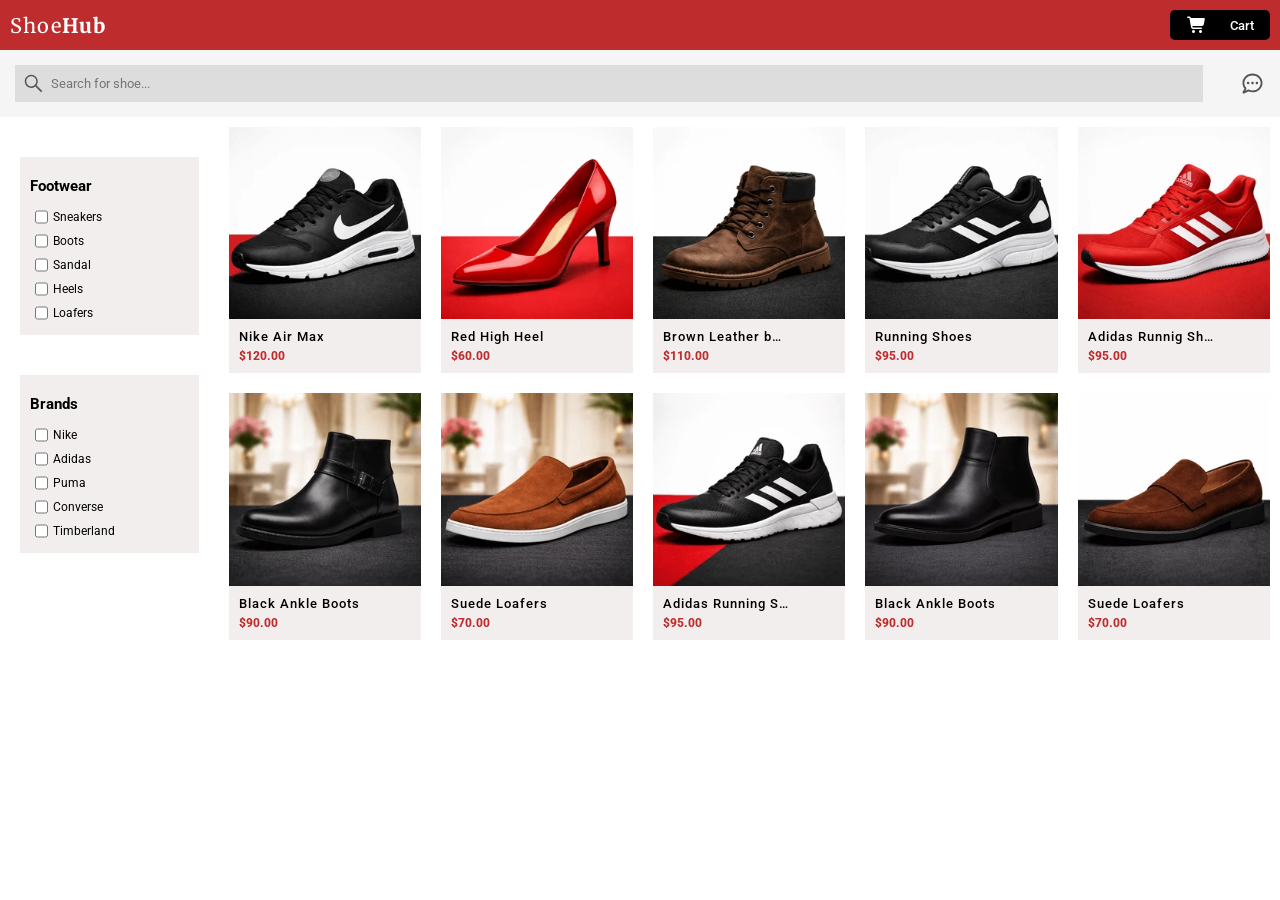
==== shop.html @ dd2cc3ad "Fix style connecting to shop.html" ====
<!DOCTYPE html>
<html lang="en">

<head>
    <meta charset="UTF-8">
    <meta name="viewport" content="width=device-width, initial-scale=1.0">
    <link rel="stylesheet" href="./assets/css/style.css">
    <link rel="stylesheet" href="./assets/css/media.css">
    <title>Shop</title>
    <link rel="preconnect" href="https://fonts.googleapis.com">
    <link rel="preconnect" href="https://fonts.gstatic.com" crossorigin>
    <link
        href="https://fonts.googleapis.com/css2?family=Merriweather:ital,opsz,wght@0,18..144,300..900;1,18..144,300..900&family=Montserrat:ital,wght@0,100..900;1,100..900&family=Roboto:ital,wght@0,100..900;1,100..900&display=swap"
        rel="stylesheet">
</head>

<body>
    <header>
        <h1 class="logo">Shoe<span>Hub</span></h1>
        <div class="header__icon">
            <button class="header__btn btn"><img src="/assets/icon/cart-shopping-solid-full.svg" alt="cart">
                Cart</button>
        </div>
    </header>

    <main>
        <nav>
            <div class="search__container">
                <img src="/assets/icon/sistrix-brands-solid-full.svg" alt="search">
                <input type="search" placeholder="Search for shoe...">
            </div>
            <img src="/assets/icon/comment-dots-regular-full.svg" alt="chat">
        </nav>
        <div class="container">
            <div class="list">
                <div class="footwear">
                    <h2 class="list__title">Footwear</h2>
                    <div class="footwear__item gen">
                        <input type="checkbox" name="shoe" id="sneaker">
                        <label for="sneaker">Sneakers</label>
                    </div>

                    <div class="footwear__item gen">
                        <input type="checkbox" name="shoe" id="boots">
                        <label for="boots">Boots</label>
                    </div>

                    <div class="footwear__item gen">
                        <input type="checkbox" name="shoe" id="sandal">
                        <label for="sandal">Sandal</label>
                    </div>

                    <div class="footwear__item gen">
                        <input type="checkbox" name="shoe" id="heels">
                        <label for="heels">Heels</label>
                    </div>

                    <div class="footwear__item gen">
                        <input type="checkbox" name="shoe" id="loafers">
                        <label for="loafers">Loafers</label>
                    </div>
                </div>

                <div class="brand">
                    <h2 class="list__title">Brands</h2>

                    <div class="brand__item gen">
                        <input type="checkbox" name="brand" id="nike">
                        <label for="nike">Nike</label>
                    </div>

                    <div class="brand__item gen">
                        <input type="checkbox" name="brand" id="adidas">
                        <label for="adidas">Adidas</label>
                    </div>

                    <div class="brand__item gen">
                        <input type="checkbox" name="brand" id="puma">
                        <label for="puma">Puma</label>
                    </div>

                    <div class="brand__item gen">
                        <input type="checkbox" name="brand" id="converse">
                        <label for="converse">Converse</label>
                    </div>

                    <div class="brand__item gen">
                        <input type="checkbox" name="brand" id="timberland">
                        <label for="timberland">Timberland</label>
                    </div>
                </div>
            </div>
            <div class="item__container">
                <div class="card">
                    <img src="/assets/image/shop_item-1-mobile.webp" alt="Nike Air Max">
                    <div class="content">
                        <h3 class="name">Nike Air Max</h3>
                        <p class="price">$120.00</p>
                    </div>
                </div>

                <div class="card">
                    <img src="/assets/image/shop_item-2-mobile.webp" alt="Red high heel">
                    <div class="content">
                        <h3 class="name">Red High Heel</h3>
                        <p class="price">$60.00</p>
                    </div>
                </div>

                <div class="card">
                    <img src="/assets/image/shop_item-3-mobile.webp" alt="Brown Leather Boots">
                    <div class="content">
                        <h3 class="name">Brown Leather boots</h3>
                        <p class="price">$110.00</p>
                    </div>
                </div>

                <div class="card">
                    <img src="/assets/image/shop_item-4-mobile.webp" alt="Running Shoe">
                    <div class="content">
                        <h3 class="name">Running Shoes</h3>
                        <p class="price">$95.00</p>
                    </div>
                </div>

                <div class="card">
                    <img src="/assets/image/shop_item-5-mobile.webp" alt="Adidas Runnig Shoes">
                    <div class="content">
                        <h3 class="name">Adidas Runnig Shoes</h3>
                        <p class="price">$95.00</p>
                    </div>
                </div>

                <div class="card">
                    <img src="/assets/image/shop_item-6-mobile.webp" alt="Black Ankle Boots">
                    <div class="content">
                        <h3 class="name">Black Ankle Boots</h3>
                        <p class="price">$90.00</p>
                    </div>
                </div>

                <div class="card">
                    <img src="/assets/image/shop_item-7-mobile.webp" alt="Suede Loafers">
                    <div class="content">
                        <h3 class="name">Suede Loafers</h3>
                        <p class="price">$70.00</p>
                    </div>
                </div>

                <div class="card">
                    <img src="/assets/image/shop_item-8-mobile.webp" alt="Adidas Running Shoe">
                    <div class="content">
                        <h3 class="name">Adidas Running Shoe</h3>
                        <p class="price">$95.00</p>
                    </div>
                </div>

                <div class="card">
                    <img src="/assets/image/shop_item-9-mobile.webp" alt="Black Ankle Boots">
                    <div class="content">
                        <h3 class="name">Black Ankle Boots</h3>
                        <p class="price">$90.00</p>
                    </div>
                </div>

                <div class="card">
                    <img src="/assets/image/shop_item-10-mobile.webp" alt="Suede Loafers">
                    <div class="content">
                        <h3 class="name">Suede Loafers</h3>
                        <p class="price">$70.00</p>
                    </div>
                </div>
            </div>
        </div>

    </main>
</body>

</html>
---- assets/css/style.css ----
* {
    margin: 0;
    padding: 0;
    box-sizing: border-box;
}

html {
    font-size: 62.5%;
    /* 16 * 0.625 = 10px */
}

body {
    font-family: "Roboto", sans-serif;
}

header {
    padding: 1rem;
    display: flex;
    justify-content: space-between;
    align-items: center;
    background-color: #be2c2d;
    color: #ffffff;
}

.logo {
    font-family: "Merriweather", sans-serif;
    font-weight: 400;
    letter-spacing: 1px;
}

.logo span {
    font-weight: 800;
}

.header__icon {
    width: 25%;
    max-width: 100px;
}

.header__btn img {
    width: 20px;
    object-fit: contain;
}

.header__btn {
    width: 100%;
    padding: 0.5rem;
    display: flex;
    justify-content: space-around;
    align-items: center;
    border: none;
    outline: none;
    font-family: "Roboto", sans-serif;
    font-weight: 500;
    border-radius: 5px;
    background-color: #000000;
    color: #ffffff;
}

nav {
    position: sticky;
    top: 0;
    padding: 1rem;
    display: flex;
    justify-content: space-between;
    background-color: #f5f5f5;

}

.search__container {
    border: 1px solid #ddd;
    padding: 0 0.5rem;
    display: flex;
    border-radius: 20px;
    background-color: #ddd;
}

input[type="search"] {
    border: none;
    outline: none;
    padding: 0.5rem;
    font-family: "Roboto", sans-serif;
    border-radius: 12px;
    background-color: #ddd;
}

.search__container img {
    width: 25px;
}

nav img {
    width: 25px;
}

.item__container {
    padding: 1rem;
    width: 100%;
    display: grid;
    grid-template-columns: 1fr 1fr;
    gap: 10px;
}

.card {
    display: flex;
    flex-direction: column;
    background-color: #f2eeee;
}

.card img {
    width: 100%;
    object-fit: cover;
}

.content {
    width: 100%;
    padding: 1rem;
    display: flex;
    flex-direction: column;
    gap: 5px;
}

.name {
    font-size: 1.3rem;
    font-weight: 500;
    letter-spacing: 1px;
    white-space: nowrap;
    overflow: hidden;
    text-overflow: ellipsis;
    width: 125px;
}

.price {
    font-size: 1.2rem;
    font-weight: 800;
    color: #be2c2d;
}

.list {
    display: none;
}
---- assets/css/media.css ----
@media (min-width:600px) {
    nav {
        padding: 1.5rem;
    }

    .search__container {
        min-width: 250px;
    }

    input[type="search"] {
        width: 100%;
    }

    .item__container {
        grid-template-columns: repeat(3, 1fr)
    }

}

@media (min-width:768px) {
    .search__container {
        width: 95%;
        border-radius: unset;
        padding: 0.5rem;
    }

    input[type="search"] {
        border-radius: unset;
    }

    .item__container {
        grid-template-columns: repeat(4, 1fr)
    }

}

@media (min-width:1000px) {

    .container {
        display: flex;
    }

    .list {
        position: sticky;
        top: 60px;
        align-self: flex-start;
        width: 40%;
        padding: 2rem;
        display: flex;
        flex-direction: column;
    }

    .footwear,
    .brand {
        margin: 2rem 0;
        padding: 1rem;
        background-color: #f2eeee;
    }

    .list__title {
        margin: 1rem 0;
    }

    .gen {
        padding: 0.5rem;
        display: flex;
        align-content: center;
        gap: 5px;
    }

    .gen label {
        font-size: 1.2rem;
    }

    .item__container {
        gap: 20px;
    }

    .card {
        cursor: pointer;
    }

    .card:hover {
        transform: scale(1.05);
    }

    .card:active {
        transform: scale(1);
    }
}

@media (min-width:1200px) {
    .list {
        width: 20%;
    }

    .item__container {
        grid-template-columns: repeat(5, 1fr)
    }
}

@media (min-width:1400px) {

    .item__container {
        grid-template-columns: repeat(6, 1fr)
    }
}
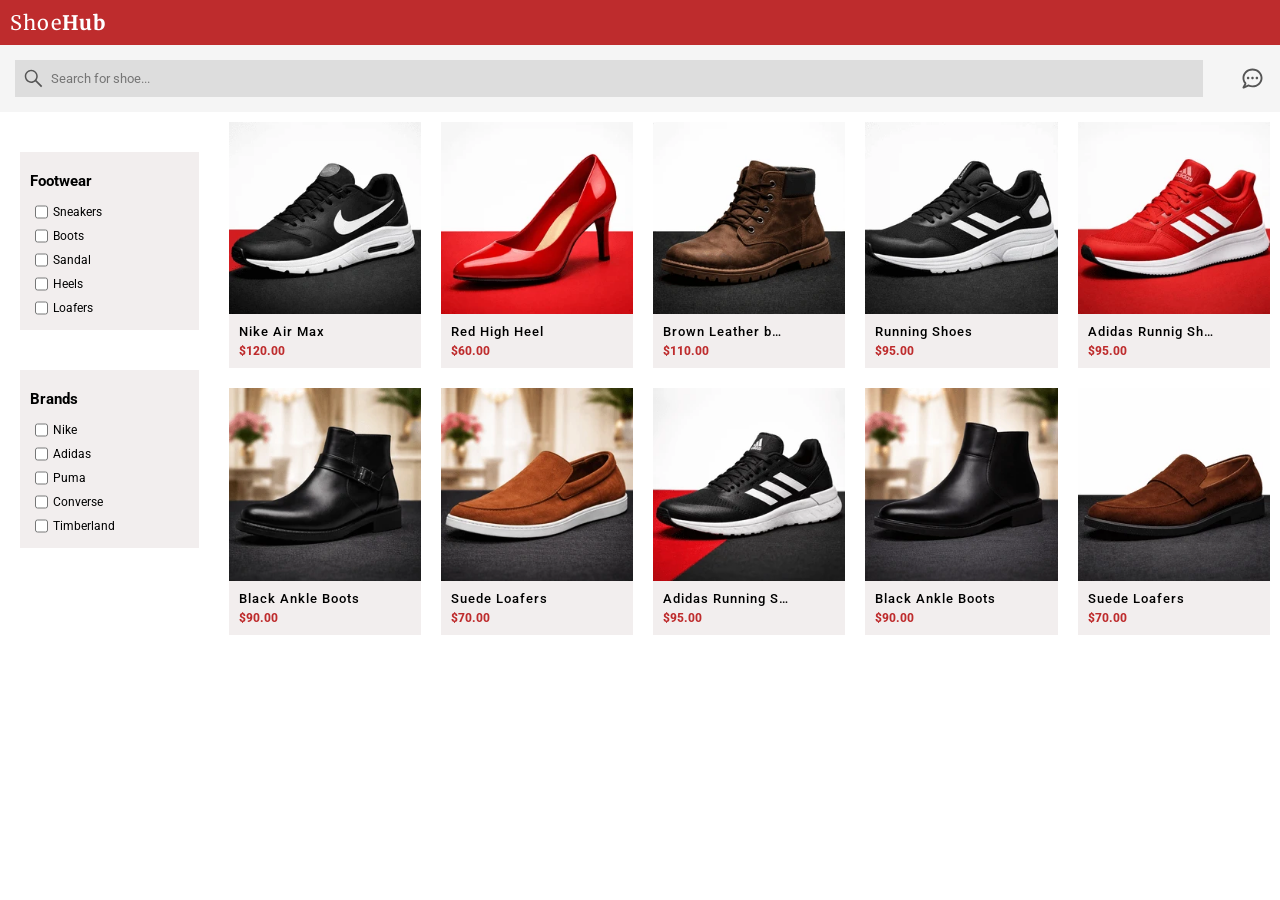
==== commit 686fa622: "Change the header" ====
--- a/shop.html
+++ b/shop.html
@@ -4,8 +4,12 @@
 <head>
     <meta charset="UTF-8">
     <meta name="viewport" content="width=device-width, initial-scale=1.0">
-    <link rel="stylesheet" href="./assets/css/style.css">
-    <link rel="stylesheet" href="./assets/css/media.css">
+    <meta name="keywords"
+        content="streetwear sneakers, trendy shoes, sneaker shop, affordable kicks, men's sneakers, women's footwear, casual shoes, ShoeHub online store, shoes">
+    <meta name="description"
+        content="Shop stylish and affordable shoes at ShoeHub, your go-to online store for trendy sneakers, casual footwear, and everyday comfort">
+    <link rel="stylesheet" href="assets/css/style.css">
+    <link rel="stylesheet" href="assets/css/media.css">
     <title>Shop</title>
     <link rel="preconnect" href="https://fonts.googleapis.com">
     <link rel="preconnect" href="https://fonts.gstatic.com" crossorigin>
@@ -17,19 +21,15 @@
 <body>
     <header>
         <h1 class="logo">Shoe<span>Hub</span></h1>
-        <div class="header__icon">
-            <button class="header__btn btn"><img src="/assets/icon/cart-shopping-solid-full.svg" alt="cart">
-                Cart</button>
-        </div>
     </header>
 
     <main>
         <nav>
             <div class="search__container">
-                <img src="/assets/icon/sistrix-brands-solid-full.svg" alt="search">
+                <img src="assets/icon/sistrix-brands-solid-full.svg" alt="search">
                 <input type="search" placeholder="Search for shoe...">
             </div>
-            <img src="/assets/icon/comment-dots-regular-full.svg" alt="chat">
+            <img src="assets/icon/comment-dots-regular-full.svg" alt="chat">
         </nav>
         <div class="container">
             <div class="list">
@@ -92,7 +92,7 @@
             </div>
             <div class="item__container">
                 <div class="card">
-                    <img src="/assets/image/shop_item-1-mobile.webp" alt="Nike Air Max">
+                    <img src="assets/image/shop_item-1-mobile.webp" alt="Nike Air Max">
                     <div class="content">
                         <h3 class="name">Nike Air Max</h3>
                         <p class="price">$120.00</p>
@@ -100,7 +100,7 @@
                 </div>
 
                 <div class="card">
-                    <img src="/assets/image/shop_item-2-mobile.webp" alt="Red high heel">
+                    <img src="assets/image/shop_item-2-mobile.webp" alt="Red high heel">
                     <div class="content">
                         <h3 class="name">Red High Heel</h3>
                         <p class="price">$60.00</p>
@@ -108,7 +108,7 @@
                 </div>
 
                 <div class="card">
-                    <img src="/assets/image/shop_item-3-mobile.webp" alt="Brown Leather Boots">
+                    <img src="assets/image/shop_item-3-mobile.webp" alt="Brown Leather Boots">
                     <div class="content">
                         <h3 class="name">Brown Leather boots</h3>
                         <p class="price">$110.00</p>
@@ -116,7 +116,7 @@
                 </div>
 
                 <div class="card">
-                    <img src="/assets/image/shop_item-4-mobile.webp" alt="Running Shoe">
+                    <img src="assets/image/shop_item-4-mobile.webp" alt="Running Shoe">
                     <div class="content">
                         <h3 class="name">Running Shoes</h3>
                         <p class="price">$95.00</p>
@@ -124,7 +124,7 @@
                 </div>
 
                 <div class="card">
-                    <img src="/assets/image/shop_item-5-mobile.webp" alt="Adidas Runnig Shoes">
+                    <img src="assets/image/shop_item-5-mobile.webp" alt="Adidas Runnig Shoes">
                     <div class="content">
                         <h3 class="name">Adidas Runnig Shoes</h3>
                         <p class="price">$95.00</p>
@@ -132,7 +132,7 @@
                 </div>
 
                 <div class="card">
-                    <img src="/assets/image/shop_item-6-mobile.webp" alt="Black Ankle Boots">
+                    <img src="assets/image/shop_item-6-mobile.webp" alt="Black Ankle Boots">
                     <div class="content">
                         <h3 class="name">Black Ankle Boots</h3>
                         <p class="price">$90.00</p>
@@ -140,7 +140,7 @@
                 </div>
 
                 <div class="card">
-                    <img src="/assets/image/shop_item-7-mobile.webp" alt="Suede Loafers">
+                    <img src="assets/image/shop_item-7-mobile.webp" alt="Suede Loafers">
                     <div class="content">
                         <h3 class="name">Suede Loafers</h3>
                         <p class="price">$70.00</p>
@@ -148,7 +148,7 @@
                 </div>
 
                 <div class="card">
-                    <img src="/assets/image/shop_item-8-mobile.webp" alt="Adidas Running Shoe">
+                    <img src="assets/image/shop_item-8-mobile.webp" alt="Adidas Running Shoe">
                     <div class="content">
                         <h3 class="name">Adidas Running Shoe</h3>
                         <p class="price">$95.00</p>
@@ -156,7 +156,7 @@
                 </div>
 
                 <div class="card">
-                    <img src="/assets/image/shop_item-9-mobile.webp" alt="Black Ankle Boots">
+                    <img src="assets/image/shop_item-9-mobile.webp" alt="Black Ankle Boots">
                     <div class="content">
                         <h3 class="name">Black Ankle Boots</h3>
                         <p class="price">$90.00</p>
@@ -164,7 +164,7 @@
                 </div>
 
                 <div class="card">
-                    <img src="/assets/image/shop_item-10-mobile.webp" alt="Suede Loafers">
+                    <img src="assets/image/shop_item-10-mobile.webp" alt="Suede Loafers">
                     <div class="content">
                         <h3 class="name">Suede Loafers</h3>
                         <p class="price">$70.00</p>
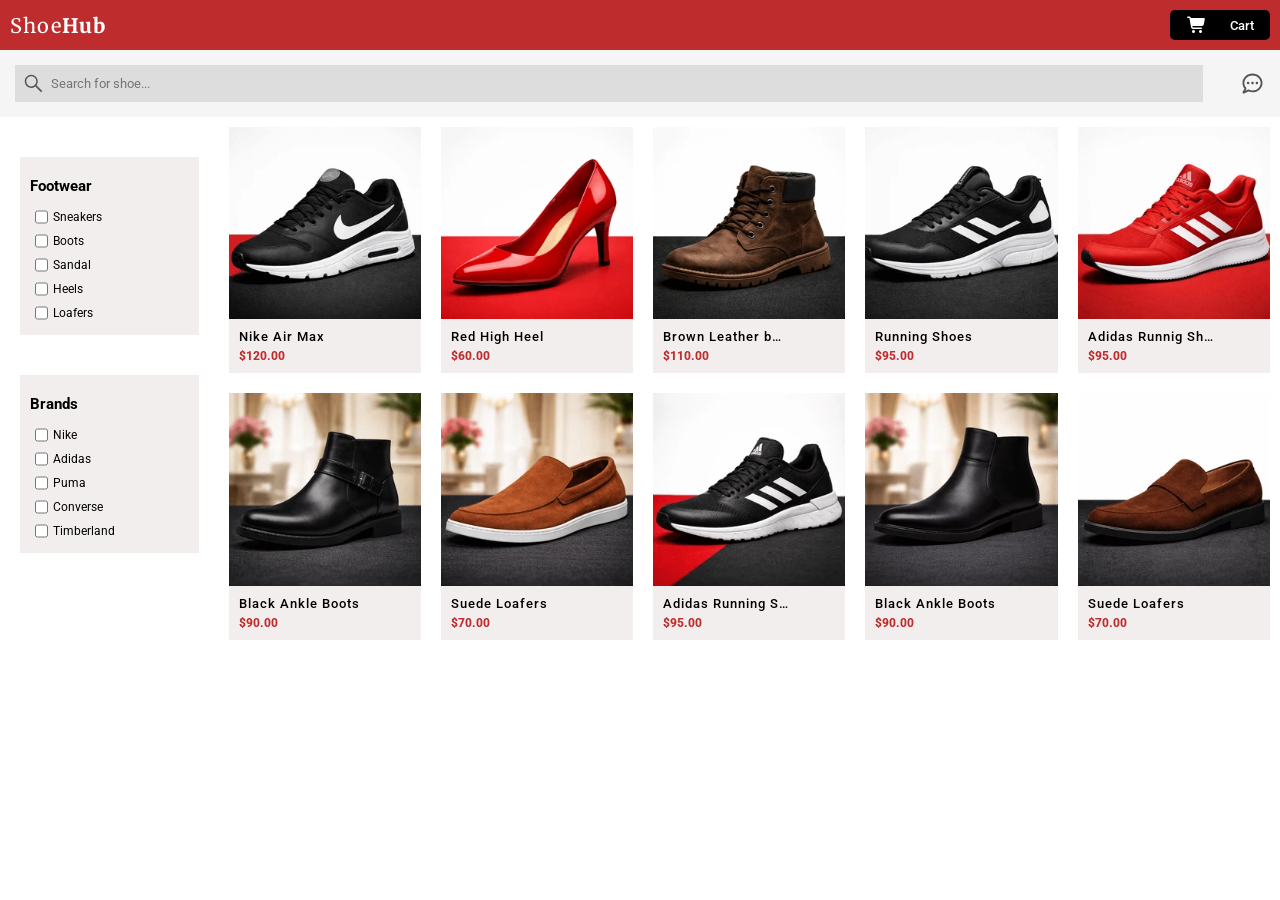
==== commit 69ada7e7: "Add logo" ====
--- a/shop.html
+++ b/shop.html
@@ -21,6 +21,10 @@
 <body>
     <header>
         <h1 class="logo">Shoe<span>Hub</span></h1>
+        <div class="header__icon">
+            <button class="header__btn btn"><img src="assets/icon/cart-shopping-solid-full.svg" alt="cart">
+                Cart</button>
+        </div>
     </header>
 
     <main>
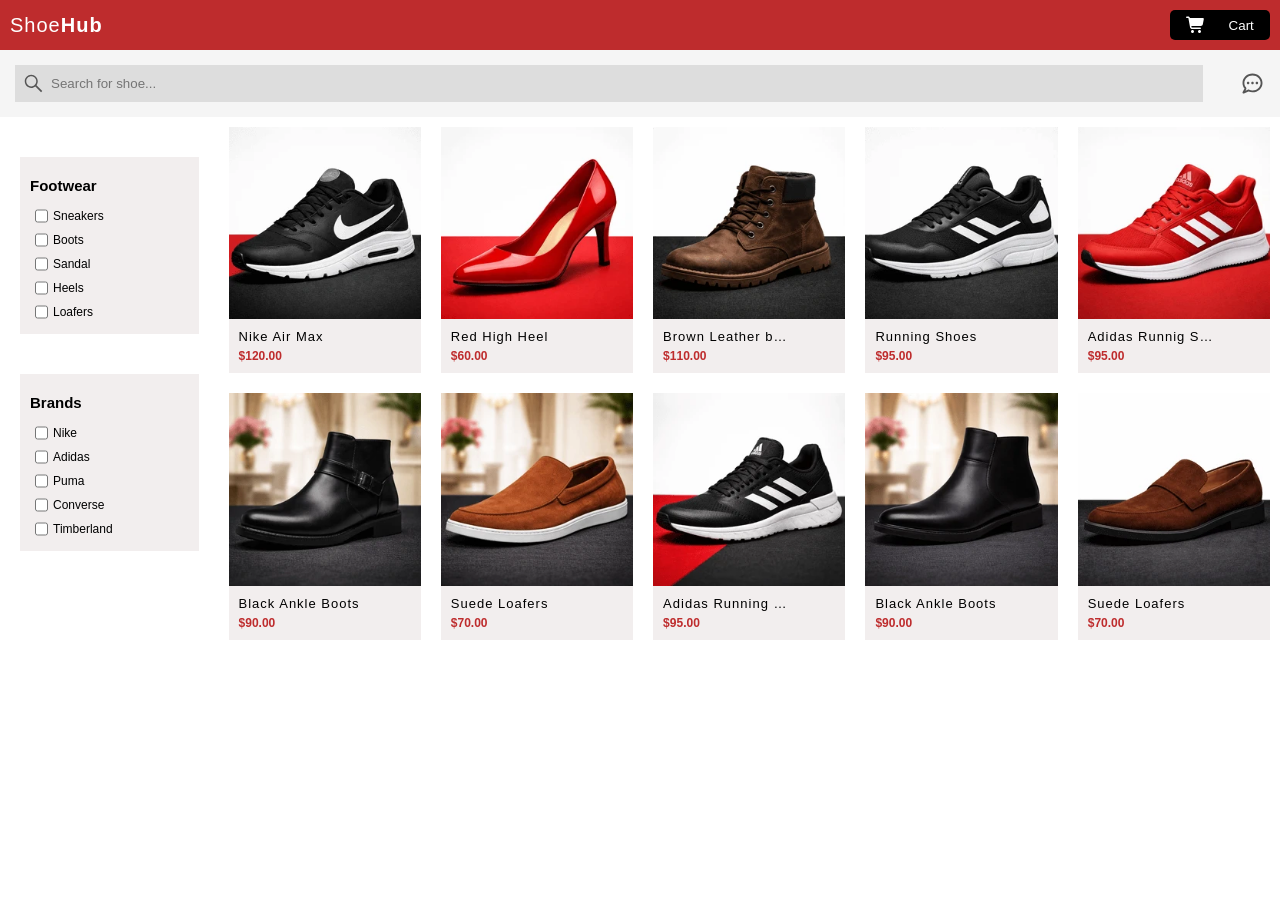
==== commit 8fe97b20: "Add logo" ====
--- a/shop.html
+++ b/shop.html
@@ -11,11 +11,6 @@
     <link rel="stylesheet" href="assets/css/style.css">
     <link rel="stylesheet" href="assets/css/media.css">
     <title>Shop</title>
-    <link rel="preconnect" href="https://fonts.googleapis.com">
-    <link rel="preconnect" href="https://fonts.gstatic.com" crossorigin>
-    <link
-        href="https://fonts.googleapis.com/css2?family=Merriweather:ital,opsz,wght@0,18..144,300..900;1,18..144,300..900&family=Montserrat:ital,wght@0,100..900;1,100..900&family=Roboto:ital,wght@0,100..900;1,100..900&display=swap"
-        rel="stylesheet">
 </head>
 
 <body>
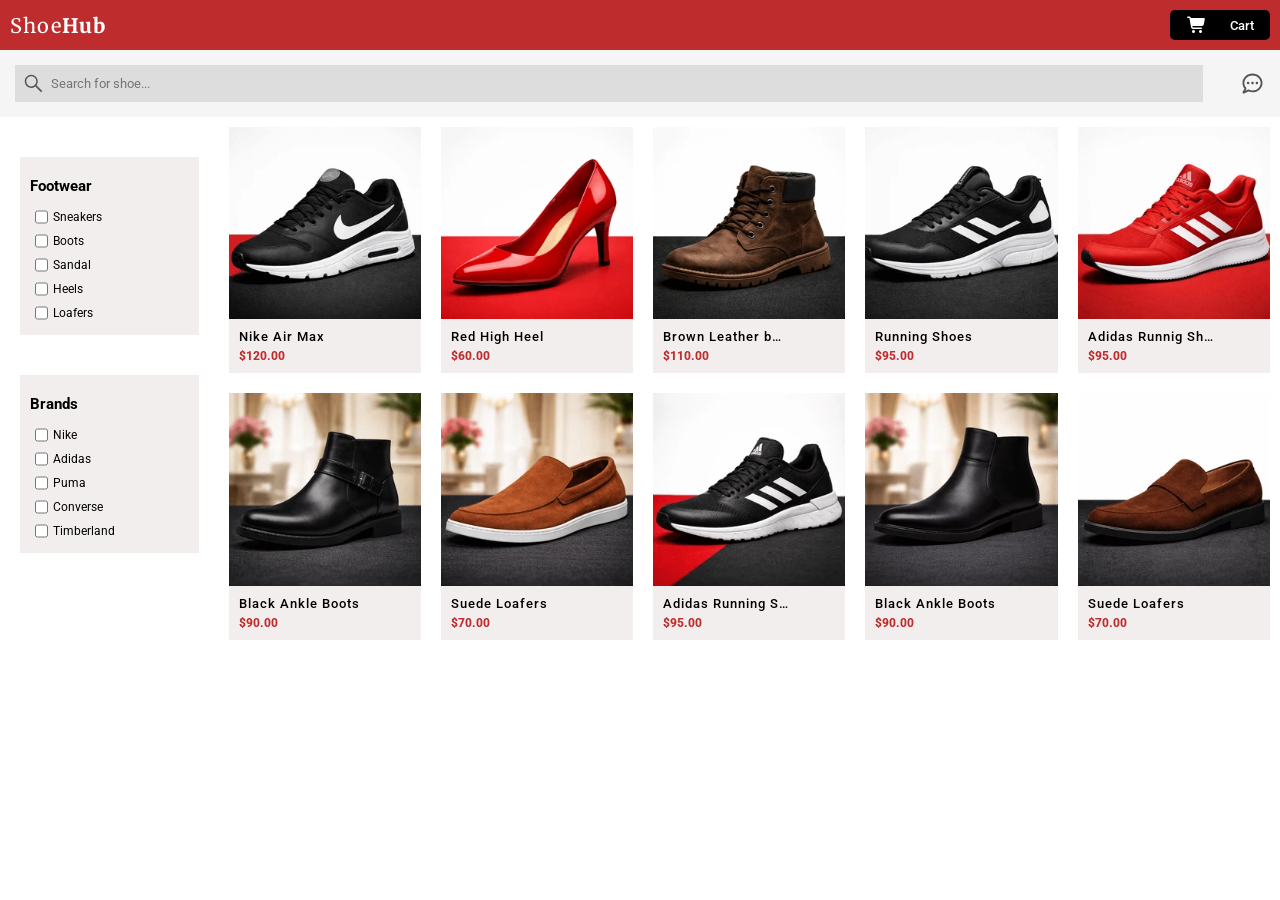
==== commit 6d3ea9ef: "Add Fonts" ====
--- a/shop.html
+++ b/shop.html
@@ -10,6 +10,13 @@
         content="Shop stylish and affordable shoes at ShoeHub, your go-to online store for trendy sneakers, casual footwear, and everyday comfort">
     <link rel="stylesheet" href="assets/css/style.css">
     <link rel="stylesheet" href="assets/css/media.css">
+    <!-- Fonts -->
+    <link rel="preconnect" href="https://fonts.googleapis.com">
+    <link rel="preconnect" href="https://fonts.gstatic.com" crossorigin>
+    <link
+        href="https://fonts.googleapis.com/css2?family=Merriweather:ital,opsz,wght@0,18..144,300..900;1,18..144,300..900&family=Montserrat:ital,wght@0,100..900;1,100..900&family=Roboto:ital,wght@0,100..900;1,100..900&display=swap"
+        rel="stylesheet">
+    <link rel="icon" href="assets/images/favicon.ico" type="image/x-icon">
     <title>Shop</title>
 </head>
 
